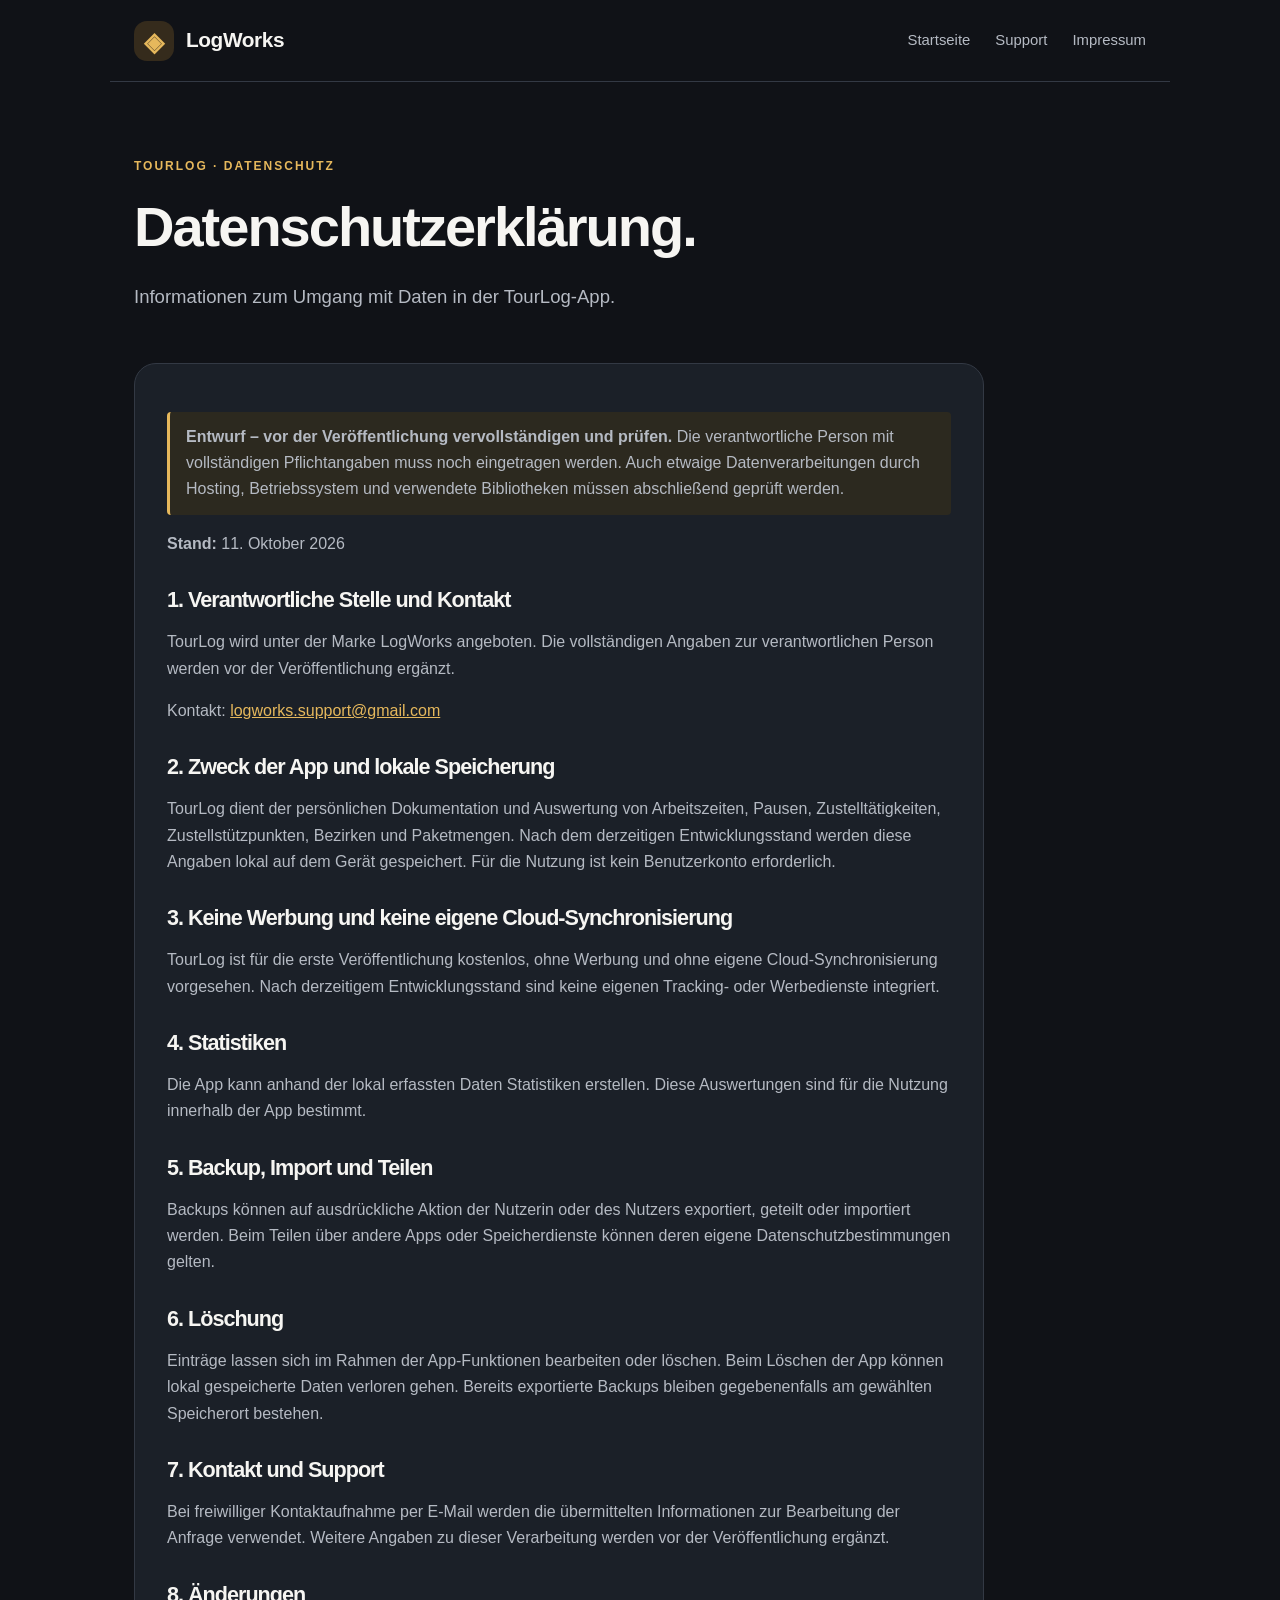
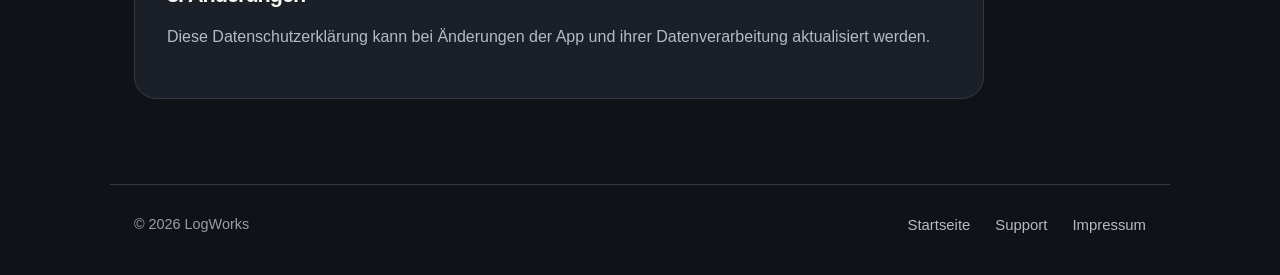
==== datenschutz.html @ 4907dcb5 "Add files via upload" ====
<!doctype html><html lang="de"><head><meta charset="utf-8"><meta name="viewport" content="width=device-width,initial-scale=1"><meta name="theme-color" content="#101217"><title>Datenschutz – TourLog | LogWorks</title><link rel="stylesheet" href="style.css"></head><body><header class="nav wrap"><a class="brand" href="index.html"><span class="logo">◈</span> LogWorks</a><nav><a href="index.html">Startseite</a><a href="support.html">Support</a><a href="impressum.html">Impressum</a></nav></header><main><section class="wrap pagehead"><p class="eyebrow">TOURLOG · DATENSCHUTZ</p><h1>Datenschutzerklärung.</h1><p class="lead">Informationen zum Umgang mit Daten in der TourLog-App.</p></section><section class="wrap"><div class="content-card"><p class="notice"><strong>Entwurf – vor der Veröffentlichung vervollständigen und prüfen.</strong> Die verantwortliche Person mit vollständigen Pflichtangaben muss noch eingetragen werden. Auch etwaige Datenverarbeitungen durch Hosting, Betriebssystem und verwendete Bibliotheken müssen abschließend geprüft werden.</p><p><strong>Stand:</strong> 11. Oktober 2026</p><h2>1. Verantwortliche Stelle und Kontakt</h2><p>TourLog wird unter der Marke LogWorks angeboten. Die vollständigen Angaben zur verantwortlichen Person werden vor der Veröffentlichung ergänzt.</p><p>Kontakt: <a href="mailto:logworks.support@gmail.com">logworks.support@gmail.com</a></p><h2>2. Zweck der App und lokale Speicherung</h2><p>TourLog dient der persönlichen Dokumentation und Auswertung von Arbeitszeiten, Pausen, Zustelltätigkeiten, Zustellstützpunkten, Bezirken und Paketmengen. Nach dem derzeitigen Entwicklungsstand werden diese Angaben lokal auf dem Gerät gespeichert. Für die Nutzung ist kein Benutzerkonto erforderlich.</p><h2>3. Keine Werbung und keine eigene Cloud-Synchronisierung</h2><p>TourLog ist für die erste Veröffentlichung kostenlos, ohne Werbung und ohne eigene Cloud-Synchronisierung vorgesehen. Nach derzeitigem Entwicklungsstand sind keine eigenen Tracking- oder Werbedienste integriert.</p><h2>4. Statistiken</h2><p>Die App kann anhand der lokal erfassten Daten Statistiken erstellen. Diese Auswertungen sind für die Nutzung innerhalb der App bestimmt.</p><h2>5. Backup, Import und Teilen</h2><p>Backups können auf ausdrückliche Aktion der Nutzerin oder des Nutzers exportiert, geteilt oder importiert werden. Beim Teilen über andere Apps oder Speicherdienste können deren eigene Datenschutzbestimmungen gelten.</p><h2>6. Löschung</h2><p>Einträge lassen sich im Rahmen der App-Funktionen bearbeiten oder löschen. Beim Löschen der App können lokal gespeicherte Daten verloren gehen. Bereits exportierte Backups bleiben gegebenenfalls am gewählten Speicherort bestehen.</p><h2>7. Kontakt und Support</h2><p>Bei freiwilliger Kontaktaufnahme per E-Mail werden die übermittelten Informationen zur Bearbeitung der Anfrage verwendet. Weitere Angaben zu dieser Verarbeitung werden vor der Veröffentlichung ergänzt.</p><h2>8. Änderungen</h2><p>Diese Datenschutzerklärung kann bei Änderungen der App und ihrer Datenverarbeitung aktualisiert werden.</p></div></section></main><footer class="wrap footer"><span>© 2026 LogWorks</span><div><a href="index.html">Startseite</a><a href="support.html">Support</a><a href="impressum.html">Impressum</a></div></footer></body></html>
---- style.css ----
:root{color-scheme:dark;--bg:#101217;--card:#1b2028;--text:#f6f5f2;--muted:#b5bac3;--gold:#e6b85c;--border:#333944}*{box-sizing:border-box}html{scroll-behavior:smooth}body{margin:0;background:var(--bg);color:var(--text);font-family:-apple-system,BlinkMacSystemFont,"Segoe UI",sans-serif;line-height:1.65}a{color:inherit;text-decoration:none}a:focus-visible{outline:2px solid var(--gold);outline-offset:4px}.wrap{max-width:1060px;margin:auto;padding-left:24px;padding-right:24px}.nav{display:flex;align-items:center;justify-content:space-between;min-height:82px;gap:20px;border-bottom:1px solid var(--border)}.brand{font-weight:800;font-size:1.3rem;letter-spacing:-.4px;display:flex;align-items:center;gap:12px}.logo{background:#352b1c;color:var(--gold);border-radius:13px;width:40px;height:40px;display:grid;place-items:center;font-size:1.6rem}.nav nav,.footer div{display:flex;gap:25px;flex-wrap:wrap}.nav nav a,.footer a{color:var(--muted);font-size:.93rem}.nav nav a:hover,.footer a:hover,.textlink:hover{color:var(--gold)}.hero{padding-top:115px;padding-bottom:115px}.eyebrow{color:var(--gold);font-size:.75rem;font-weight:800;letter-spacing:2px;margin:0 0 18px}h1{font-size:clamp(2.7rem,6vw,5.2rem);line-height:1.13;letter-spacing:-2px;margin:0 0 24px}h1 em{color:var(--gold);font-style:normal}h2{font-size:clamp(1.8rem,4vw,2.6rem);line-height:1.2;letter-spacing:-1px;margin:0 0 24px}h3{font-size:2rem;margin:10px 0}.lead{font-size:1.16rem;max-width:660px;color:var(--muted);margin:0 0 30px}.button{background:var(--gold);color:#17130a;display:inline-flex;align-items:center;gap:18px;padding:13px 21px;border-radius:12px;font-weight:800}.button:hover{background:#f4c878}.section{padding-top:35px;padding-bottom:75px}.app-card,.contact-card,.content-card{background:var(--card);border:1px solid var(--border);border-radius:22px;padding:32px}.app-card{display:flex;gap:28px}.app-icon{flex:0 0 90px;width:90px;height:90px;border-radius:23px;background:#392f1f;color:var(--gold);display:grid;place-items:center;font-size:3.5rem}.tag{font-size:.72rem;color:var(--gold);font-weight:800;letter-spacing:1.5px}.app-card p,.contact-card p,.content-card p,.content-card li{color:var(--muted)}.chips{display:flex;gap:8px;flex-wrap:wrap;margin:22px 0}.chips span{border:1px solid #5b4b31;border-radius:30px;color:#e2c993;padding:5px 12px;font-size:.83rem}.textlink{color:var(--gold);font-weight:700}.smallnote{color:#969ba5;font-size:.83rem;margin-top:18px}.contact-card{display:flex;justify-content:space-between;align-items:center;gap:30px}.contact-card h2{margin-bottom:10px}.contact-card p:last-child{margin-bottom:0}.footer{border-top:1px solid var(--border);padding-top:28px;padding-bottom:38px;display:flex;justify-content:space-between;gap:20px;color:#999faa;font-size:.9rem}.pagehead{padding-top:75px;padding-bottom:20px}.pagehead h1{font-size:clamp(2.3rem,5vw,3.5rem)}.content-card{max-width:850px;margin-bottom:85px}.content-card h2{font-size:1.35rem;margin-top:30px;margin-bottom:10px}.content-card h2:first-child{margin-top:0}.content-card a{color:var(--gold);text-decoration:underline}.notice{border-left:3px solid var(--gold);padding:12px 16px;background:#2c291f;border-radius:4px;color:#eee0c4}.content-card ul{padding-left:20px}@media(max-width:650px){.nav{align-items:flex-start;padding-top:16px;padding-bottom:16px;flex-direction:column;gap:12px}.nav nav{gap:16px}.hero{padding-top:70px;padding-bottom:65px}.app-card,.contact-card{flex-direction:column;align-items:flex-start}.app-icon{width:70px;height:70px;flex-basis:70px;font-size:2.5rem}.footer{flex-direction:column}.app-card,.contact-card,.content-card{padding:23px}h1{letter-spacing:-1px}}
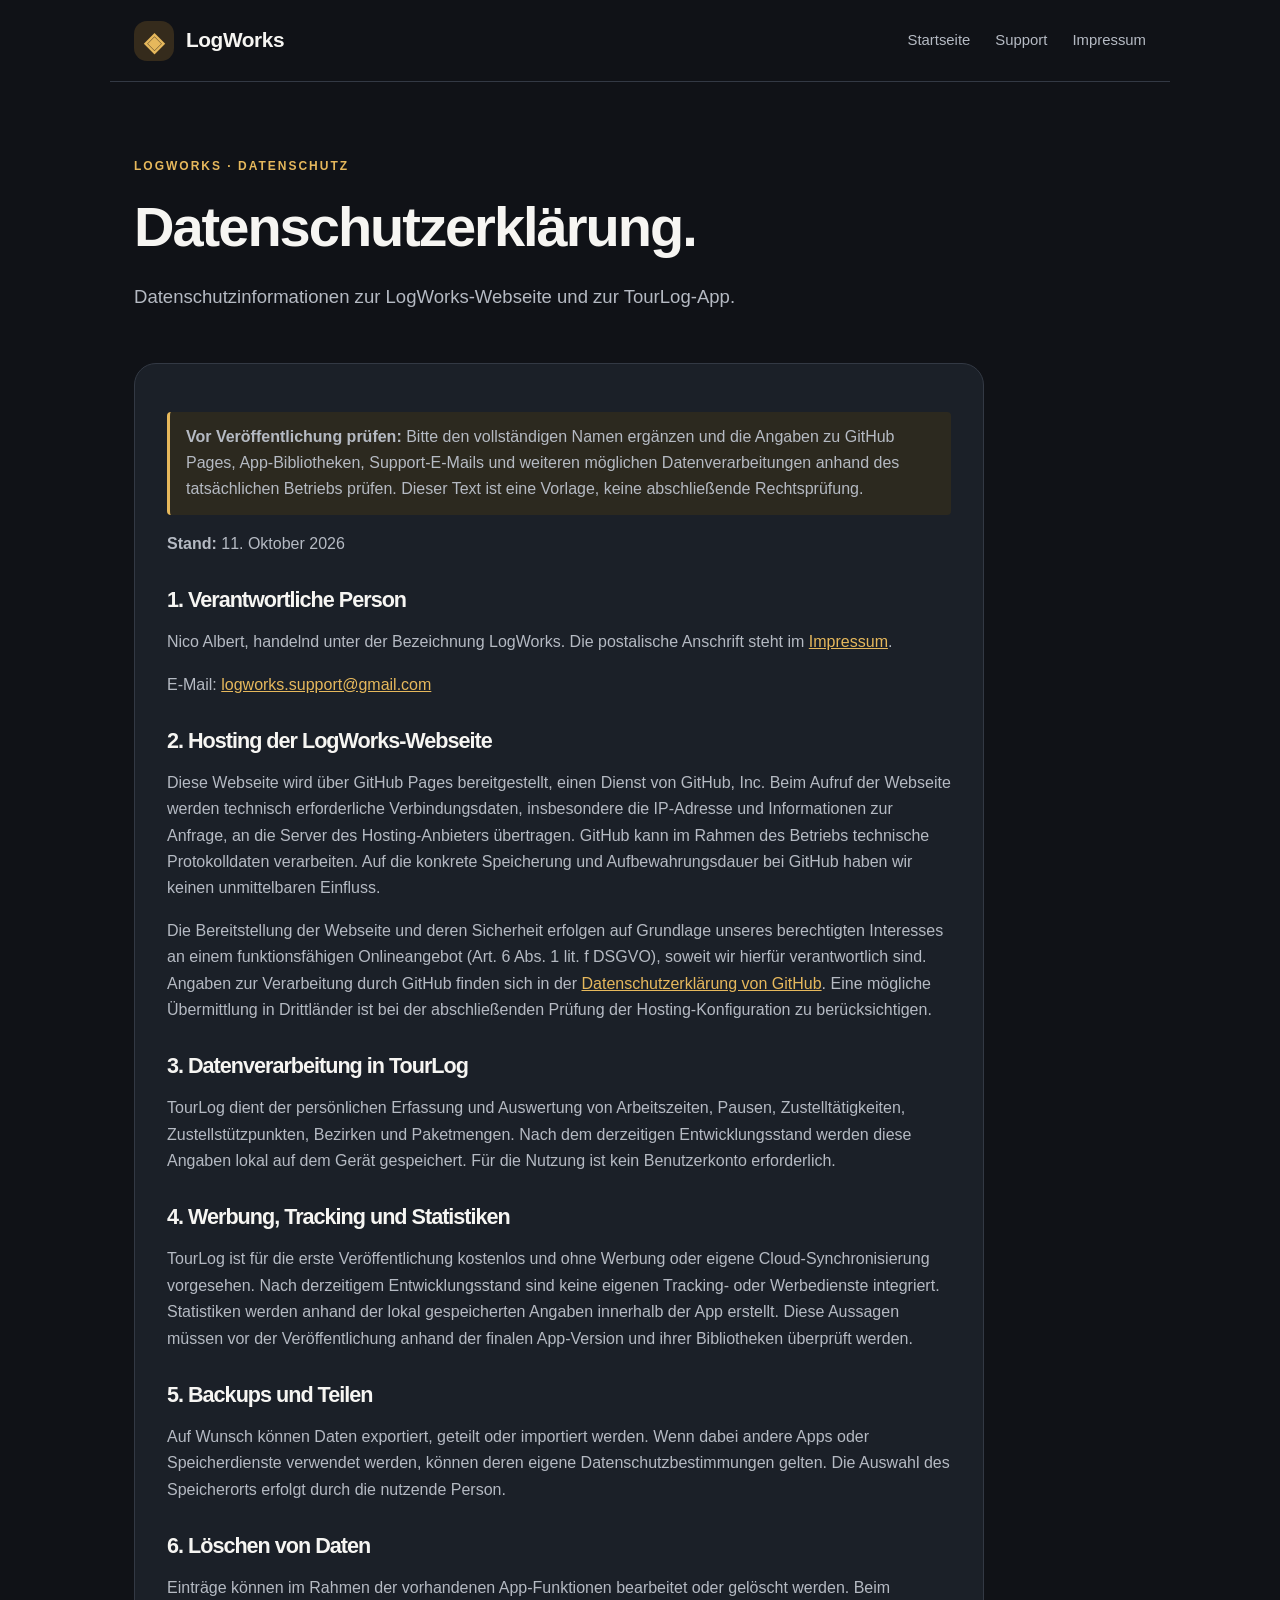
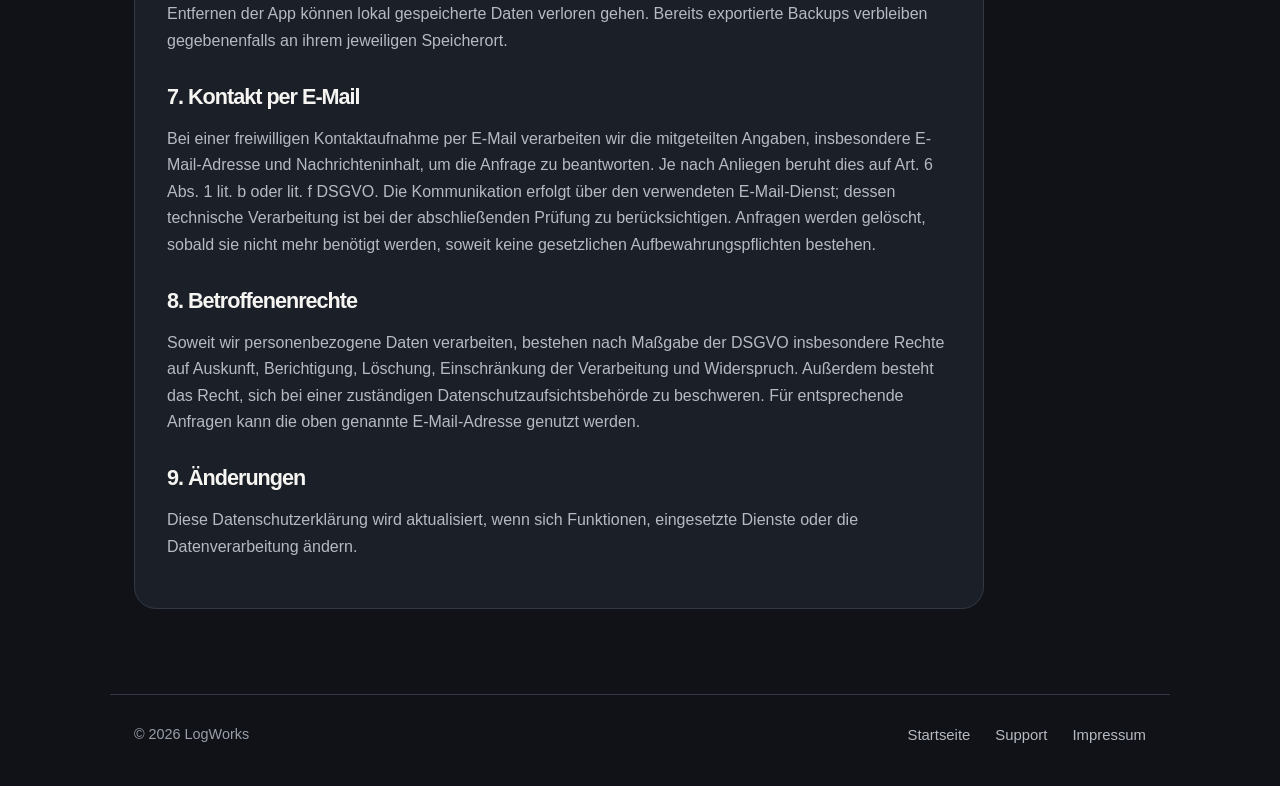
==== commit 9f61de73: "Revise Datenschutzerklärung for TourLog app Updated the privacy policy for the TourLog app, includin" ====
--- a/datenschutz.html
+++ b/datenschutz.html
@@ -1 +1,51 @@
-<!doctype html><html lang="de"><head><meta charset="utf-8"><meta name="viewport" content="width=device-width,initial-scale=1"><meta name="theme-color" content="#101217"><title>Datenschutz – TourLog | LogWorks</title><link rel="stylesheet" href="style.css"></head><body><header class="nav wrap"><a class="brand" href="index.html"><span class="logo">◈</span> LogWorks</a><nav><a href="index.html">Startseite</a><a href="support.html">Support</a><a href="impressum.html">Impressum</a></nav></header><main><section class="wrap pagehead"><p class="eyebrow">TOURLOG · DATENSCHUTZ</p><h1>Datenschutzerklärung.</h1><p class="lead">Informationen zum Umgang mit Daten in der TourLog-App.</p></section><section class="wrap"><div class="content-card"><p class="notice"><strong>Entwurf – vor der Veröffentlichung vervollständigen und prüfen.</strong> Die verantwortliche Person mit vollständigen Pflichtangaben muss noch eingetragen werden. Auch etwaige Datenverarbeitungen durch Hosting, Betriebssystem und verwendete Bibliotheken müssen abschließend geprüft werden.</p><p><strong>Stand:</strong> 11. Oktober 2026</p><h2>1. Verantwortliche Stelle und Kontakt</h2><p>TourLog wird unter der Marke LogWorks angeboten. Die vollständigen Angaben zur verantwortlichen Person werden vor der Veröffentlichung ergänzt.</p><p>Kontakt: <a href="mailto:logworks.support@gmail.com">logworks.support@gmail.com</a></p><h2>2. Zweck der App und lokale Speicherung</h2><p>TourLog dient der persönlichen Dokumentation und Auswertung von Arbeitszeiten, Pausen, Zustelltätigkeiten, Zustellstützpunkten, Bezirken und Paketmengen. Nach dem derzeitigen Entwicklungsstand werden diese Angaben lokal auf dem Gerät gespeichert. Für die Nutzung ist kein Benutzerkonto erforderlich.</p><h2>3. Keine Werbung und keine eigene Cloud-Synchronisierung</h2><p>TourLog ist für die erste Veröffentlichung kostenlos, ohne Werbung und ohne eigene Cloud-Synchronisierung vorgesehen. Nach derzeitigem Entwicklungsstand sind keine eigenen Tracking- oder Werbedienste integriert.</p><h2>4. Statistiken</h2><p>Die App kann anhand der lokal erfassten Daten Statistiken erstellen. Diese Auswertungen sind für die Nutzung innerhalb der App bestimmt.</p><h2>5. Backup, Import und Teilen</h2><p>Backups können auf ausdrückliche Aktion der Nutzerin oder des Nutzers exportiert, geteilt oder importiert werden. Beim Teilen über andere Apps oder Speicherdienste können deren eigene Datenschutzbestimmungen gelten.</p><h2>6. Löschung</h2><p>Einträge lassen sich im Rahmen der App-Funktionen bearbeiten oder löschen. Beim Löschen der App können lokal gespeicherte Daten verloren gehen. Bereits exportierte Backups bleiben gegebenenfalls am gewählten Speicherort bestehen.</p><h2>7. Kontakt und Support</h2><p>Bei freiwilliger Kontaktaufnahme per E-Mail werden die übermittelten Informationen zur Bearbeitung der Anfrage verwendet. Weitere Angaben zu dieser Verarbeitung werden vor der Veröffentlichung ergänzt.</p><h2>8. Änderungen</h2><p>Diese Datenschutzerklärung kann bei Änderungen der App und ihrer Datenverarbeitung aktualisiert werden.</p></div></section></main><footer class="wrap footer"><span>© 2026 LogWorks</span><div><a href="index.html">Startseite</a><a href="support.html">Support</a><a href="impressum.html">Impressum</a></div></footer></body></html>
+<!doctype html>
+<html lang="de">
+<head>
+  <meta charset="utf-8">
+  <meta name="viewport" content="width=device-width, initial-scale=1">
+  <meta name="theme-color" content="#101217">
+  <title>Datenschutz – TourLog | LogWorks</title>
+  <link rel="stylesheet" href="style.css">
+</head>
+<body>
+<header class="nav wrap">
+  <a class="brand" href="index.html"><span class="logo">◈</span> LogWorks</a>
+  <nav><a href="index.html">Startseite</a><a href="support.html">Support</a><a href="impressum.html">Impressum</a></nav>
+</header>
+<main>
+  <section class="wrap pagehead">
+    <p class="eyebrow">LOGWORKS · DATENSCHUTZ</p>
+    <h1>Datenschutzerklärung.</h1>
+    <p class="lead">Datenschutzinformationen zur LogWorks-Webseite und zur TourLog-App.</p>
+  </section>
+  <section class="wrap">
+    <div class="content-card">
+      <p class="notice"><strong>Vor Veröffentlichung prüfen:</strong> Bitte den vollständigen Namen ergänzen und die Angaben zu GitHub Pages, App-Bibliotheken, Support-E-Mails und weiteren möglichen Datenverarbeitungen anhand des tatsächlichen Betriebs prüfen. Dieser Text ist eine Vorlage, keine abschließende Rechtsprüfung.</p>
+      <p><strong>Stand:</strong> 11. Oktober 2026</p>
+      <h2>1. Verantwortliche Person</h2>
+      <p>Nico Albert, handelnd unter der Bezeichnung LogWorks. Die postalische Anschrift steht im <a href="impressum.html">Impressum</a>.</p>
+      <p>E-Mail: <a href="mailto:logworks.support@gmail.com">logworks.support@gmail.com</a></p>
+      <h2>2. Hosting der LogWorks-Webseite</h2>
+      <p>Diese Webseite wird über GitHub Pages bereitgestellt, einen Dienst von GitHub, Inc. Beim Aufruf der Webseite werden technisch erforderliche Verbindungsdaten, insbesondere die IP-Adresse und Informationen zur Anfrage, an die Server des Hosting-Anbieters übertragen. GitHub kann im Rahmen des Betriebs technische Protokolldaten verarbeiten. Auf die konkrete Speicherung und Aufbewahrungsdauer bei GitHub haben wir keinen unmittelbaren Einfluss.</p>
+      <p>Die Bereitstellung der Webseite und deren Sicherheit erfolgen auf Grundlage unseres berechtigten Interesses an einem funktionsfähigen Onlineangebot (Art. 6 Abs. 1 lit. f DSGVO), soweit wir hierfür verantwortlich sind. Angaben zur Verarbeitung durch GitHub finden sich in der <a href="https://docs.github.com/de/site-policy/privacy-policies/github-general-privacy-statement" rel="noopener noreferrer">Datenschutzerklärung von GitHub</a>. Eine mögliche Übermittlung in Drittländer ist bei der abschließenden Prüfung der Hosting-Konfiguration zu berücksichtigen.</p>
+      <h2>3. Datenverarbeitung in TourLog</h2>
+      <p>TourLog dient der persönlichen Erfassung und Auswertung von Arbeitszeiten, Pausen, Zustelltätigkeiten, Zustellstützpunkten, Bezirken und Paketmengen. Nach dem derzeitigen Entwicklungsstand werden diese Angaben lokal auf dem Gerät gespeichert. Für die Nutzung ist kein Benutzerkonto erforderlich.</p>
+      <h2>4. Werbung, Tracking und Statistiken</h2>
+      <p>TourLog ist für die erste Veröffentlichung kostenlos und ohne Werbung oder eigene Cloud-Synchronisierung vorgesehen. Nach derzeitigem Entwicklungsstand sind keine eigenen Tracking- oder Werbedienste integriert. Statistiken werden anhand der lokal gespeicherten Angaben innerhalb der App erstellt. Diese Aussagen müssen vor der Veröffentlichung anhand der finalen App-Version und ihrer Bibliotheken überprüft werden.</p>
+      <h2>5. Backups und Teilen</h2>
+      <p>Auf Wunsch können Daten exportiert, geteilt oder importiert werden. Wenn dabei andere Apps oder Speicherdienste verwendet werden, können deren eigene Datenschutzbestimmungen gelten. Die Auswahl des Speicherorts erfolgt durch die nutzende Person.</p>
+      <h2>6. Löschen von Daten</h2>
+      <p>Einträge können im Rahmen der vorhandenen App-Funktionen bearbeitet oder gelöscht werden. Beim Entfernen der App können lokal gespeicherte Daten verloren gehen. Bereits exportierte Backups verbleiben gegebenenfalls an ihrem jeweiligen Speicherort.</p>
+      <h2>7. Kontakt per E-Mail</h2>
+      <p>Bei einer freiwilligen Kontaktaufnahme per E-Mail verarbeiten wir die mitgeteilten Angaben, insbesondere E-Mail-Adresse und Nachrichteninhalt, um die Anfrage zu beantworten. Je nach Anliegen beruht dies auf Art. 6 Abs. 1 lit. b oder lit. f DSGVO. Die Kommunikation erfolgt über den verwendeten E-Mail-Dienst; dessen technische Verarbeitung ist bei der abschließenden Prüfung zu berücksichtigen. Anfragen werden gelöscht, sobald sie nicht mehr benötigt werden, soweit keine gesetzlichen Aufbewahrungspflichten bestehen.</p>
+      <h2>8. Betroffenenrechte</h2>
+      <p>Soweit wir personenbezogene Daten verarbeiten, bestehen nach Maßgabe der DSGVO insbesondere Rechte auf Auskunft, Berichtigung, Löschung, Einschränkung der Verarbeitung und Widerspruch. Außerdem besteht das Recht, sich bei einer zuständigen Datenschutzaufsichtsbehörde zu beschweren. Für entsprechende Anfragen kann die oben genannte E-Mail-Adresse genutzt werden.</p>
+      <h2>9. Änderungen</h2>
+      <p>Diese Datenschutzerklärung wird aktualisiert, wenn sich Funktionen, eingesetzte Dienste oder die Datenverarbeitung ändern.</p>
+    </div>
+  </section>
+</main>
+<footer class="wrap footer"><span>© 2026 LogWorks</span><div><a href="index.html">Startseite</a><a href="support.html">Support</a><a href="impressum.html">Impressum</a></div></footer>
+</body>
+</html>
+
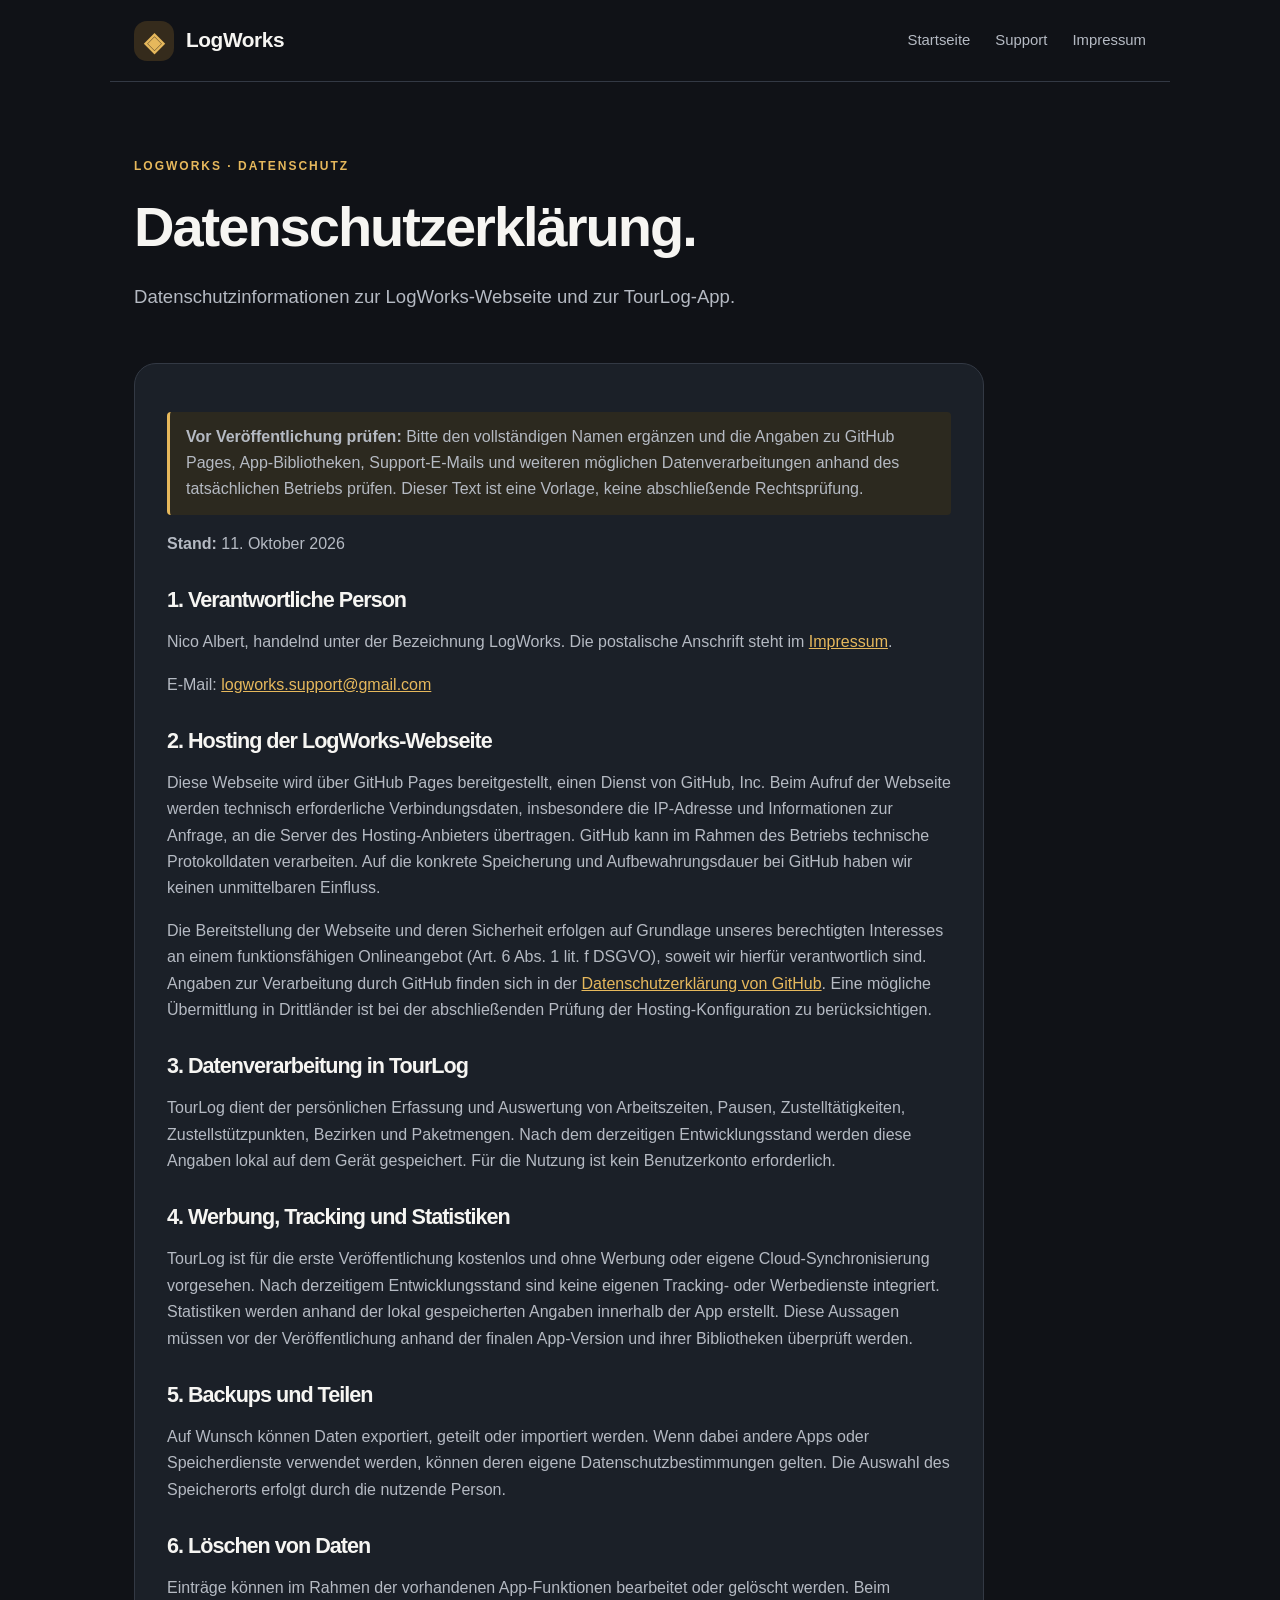
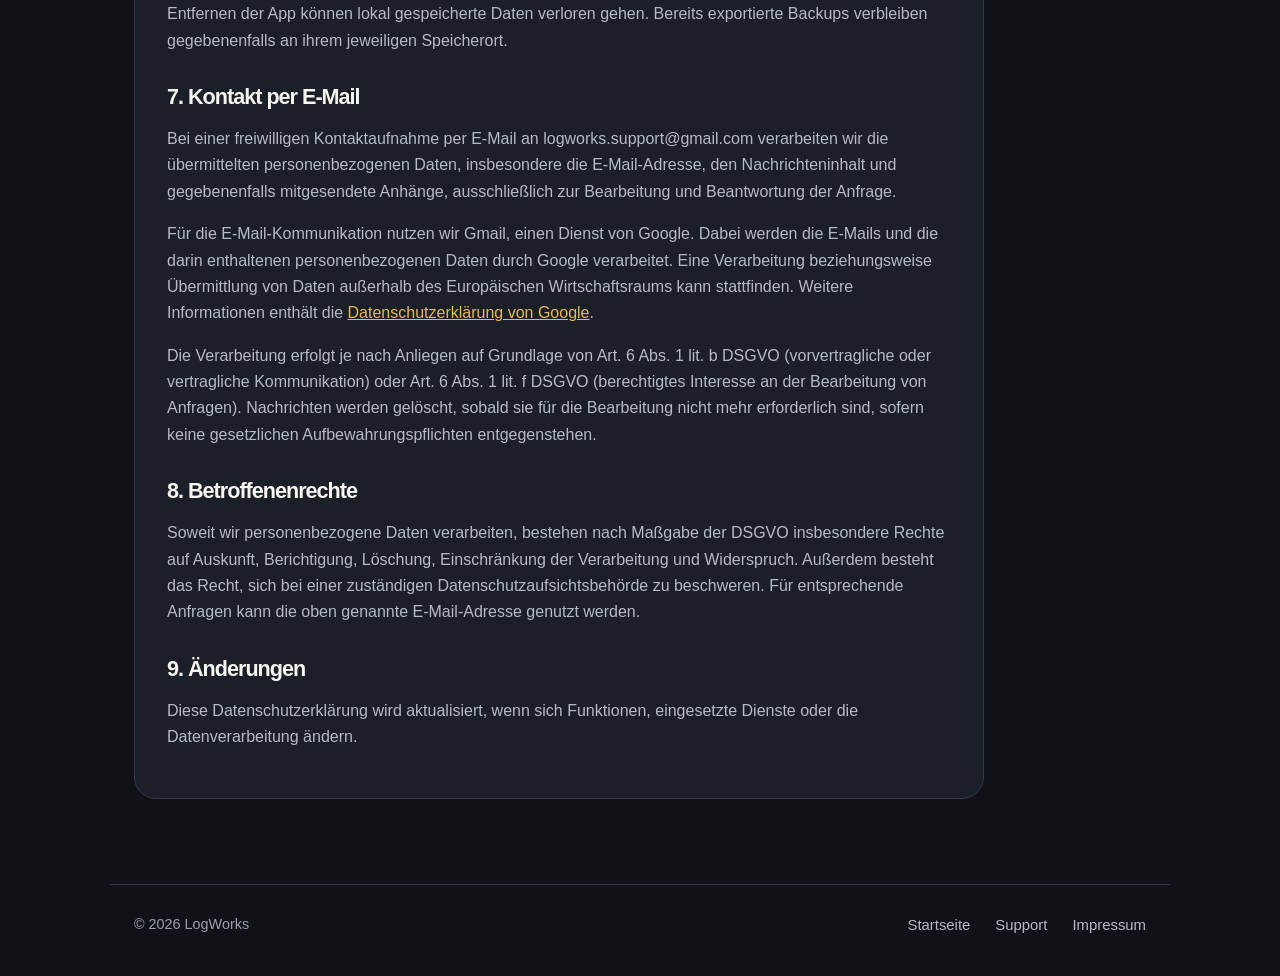
==== commit 2894840e: "Update email contact information and processing details" ====
--- a/datenschutz.html
+++ b/datenschutz.html
@@ -37,7 +37,9 @@
       <h2>6. Löschen von Daten</h2>
       <p>Einträge können im Rahmen der vorhandenen App-Funktionen bearbeitet oder gelöscht werden. Beim Entfernen der App können lokal gespeicherte Daten verloren gehen. Bereits exportierte Backups verbleiben gegebenenfalls an ihrem jeweiligen Speicherort.</p>
       <h2>7. Kontakt per E-Mail</h2>
-      <p>Bei einer freiwilligen Kontaktaufnahme per E-Mail verarbeiten wir die mitgeteilten Angaben, insbesondere E-Mail-Adresse und Nachrichteninhalt, um die Anfrage zu beantworten. Je nach Anliegen beruht dies auf Art. 6 Abs. 1 lit. b oder lit. f DSGVO. Die Kommunikation erfolgt über den verwendeten E-Mail-Dienst; dessen technische Verarbeitung ist bei der abschließenden Prüfung zu berücksichtigen. Anfragen werden gelöscht, sobald sie nicht mehr benötigt werden, soweit keine gesetzlichen Aufbewahrungspflichten bestehen.</p>
+      <p>Bei einer freiwilligen Kontaktaufnahme per E-Mail an logworks.support@gmail.com verarbeiten wir die übermittelten personenbezogenen Daten, insbesondere die E-Mail-Adresse, den Nachrichteninhalt und gegebenenfalls mitgesendete Anhänge, ausschließlich zur Bearbeitung und Beantwortung der Anfrage.</p>
+      <p>Für die E-Mail-Kommunikation nutzen wir Gmail, einen Dienst von Google. Dabei werden die E-Mails und die darin enthaltenen personenbezogenen Daten durch Google verarbeitet. Eine Verarbeitung beziehungsweise Übermittlung von Daten außerhalb des Europäischen Wirtschaftsraums kann stattfinden. Weitere Informationen enthält die <a href="https://policies.google.com/privacy?hl=de" target="_blank" rel="noopener noreferrer">Datenschutzerklärung von Google</a>.</p>
+      <p>Die Verarbeitung erfolgt je nach Anliegen auf Grundlage von Art. 6 Abs. 1 lit. b DSGVO (vorvertragliche oder vertragliche Kommunikation) oder Art. 6 Abs. 1 lit. f DSGVO (berechtigtes Interesse an der Bearbeitung von Anfragen). Nachrichten werden gelöscht, sobald sie für die Bearbeitung nicht mehr erforderlich sind, sofern keine gesetzlichen Aufbewahrungspflichten entgegenstehen.</p>
       <h2>8. Betroffenenrechte</h2>
       <p>Soweit wir personenbezogene Daten verarbeiten, bestehen nach Maßgabe der DSGVO insbesondere Rechte auf Auskunft, Berichtigung, Löschung, Einschränkung der Verarbeitung und Widerspruch. Außerdem besteht das Recht, sich bei einer zuständigen Datenschutzaufsichtsbehörde zu beschweren. Für entsprechende Anfragen kann die oben genannte E-Mail-Adresse genutzt werden.</p>
       <h2>9. Änderungen</h2>
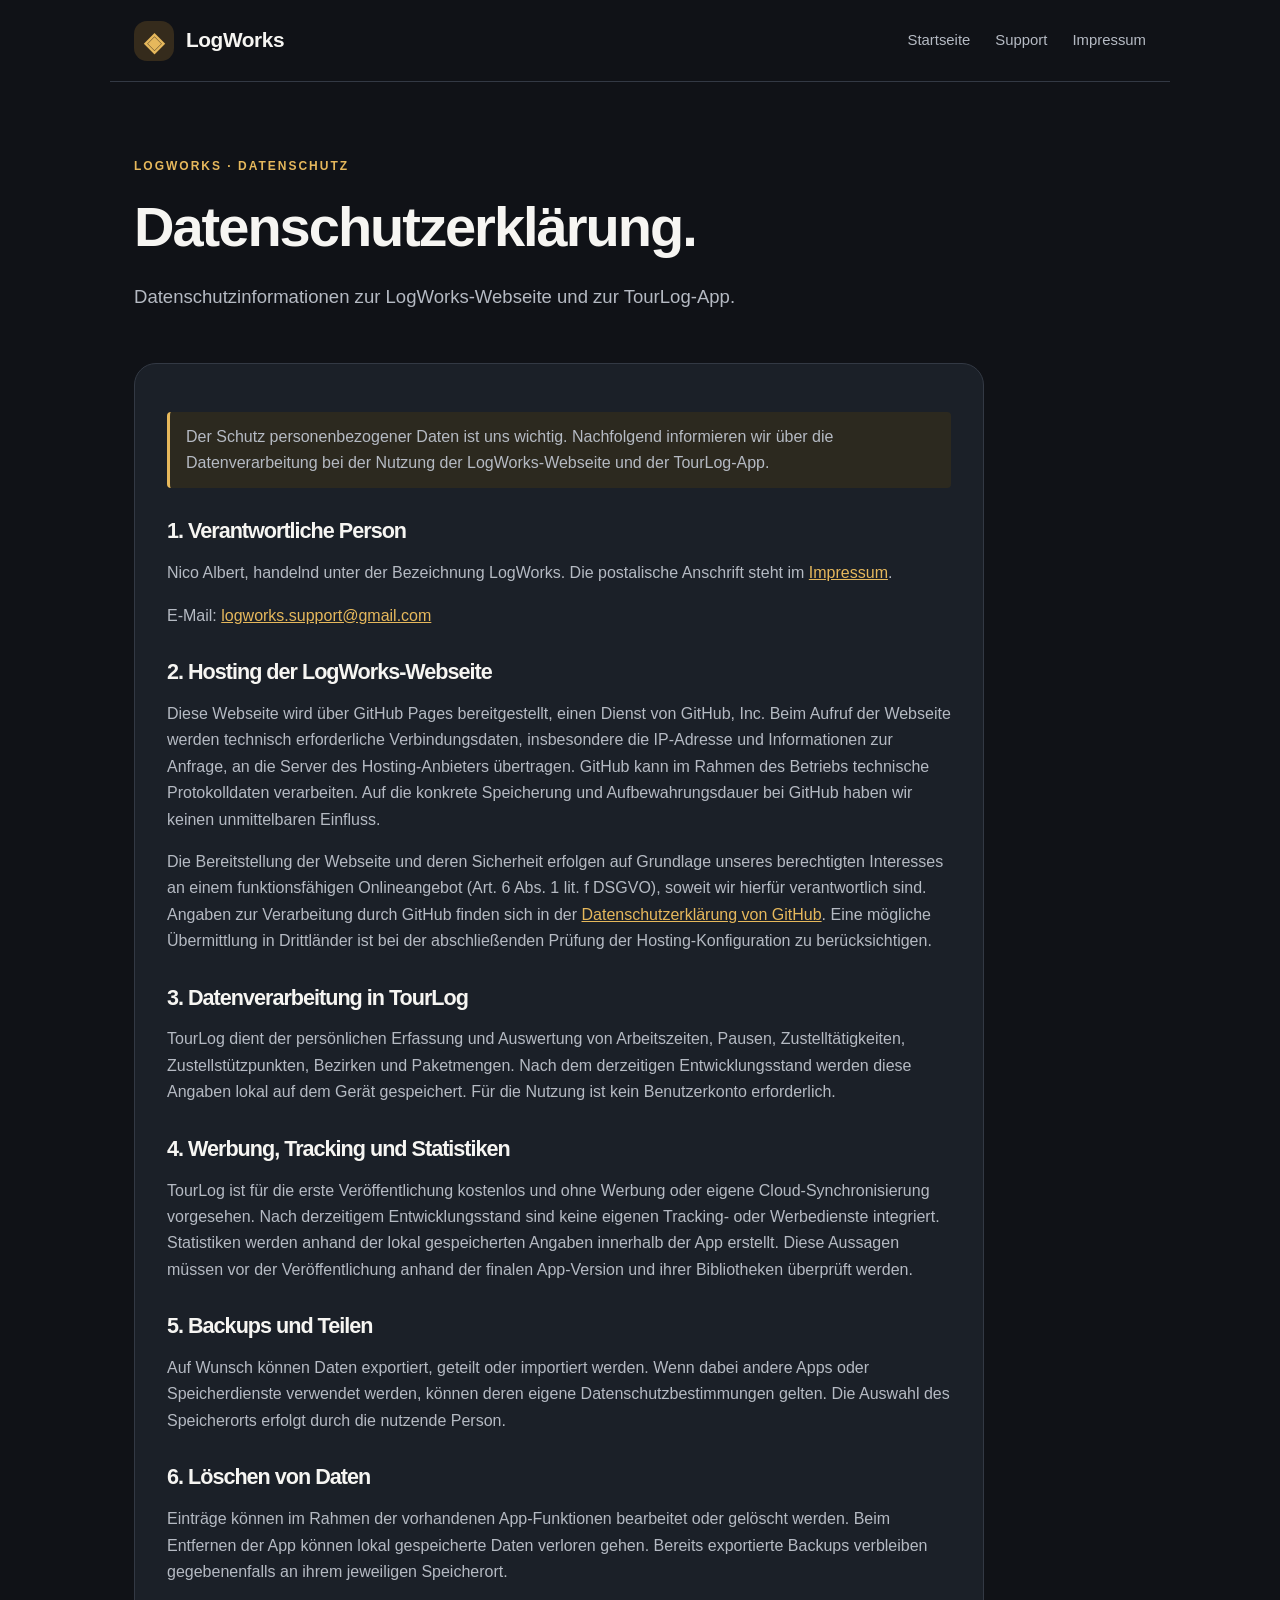
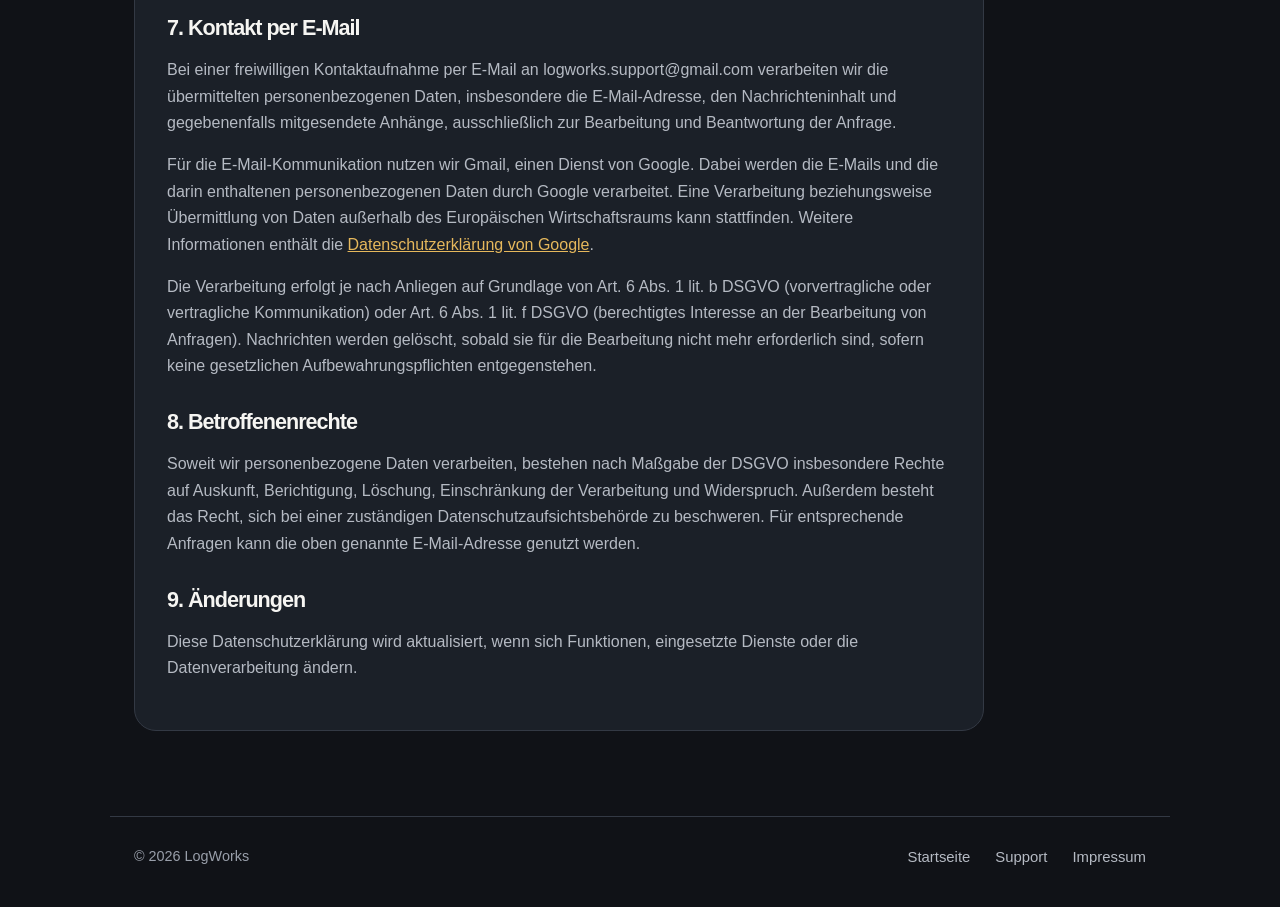
==== commit ccc351dc: "Revise privacy information in datenschutz.html Updated privacy notice text to emphasize data protect" ====
--- a/datenschutz.html
+++ b/datenschutz.html
@@ -20,8 +20,7 @@
   </section>
   <section class="wrap">
     <div class="content-card">
-      <p class="notice"><strong>Vor Veröffentlichung prüfen:</strong> Bitte den vollständigen Namen ergänzen und die Angaben zu GitHub Pages, App-Bibliotheken, Support-E-Mails und weiteren möglichen Datenverarbeitungen anhand des tatsächlichen Betriebs prüfen. Dieser Text ist eine Vorlage, keine abschließende Rechtsprüfung.</p>
-      <p><strong>Stand:</strong> 11. Oktober 2026</p>
+      <p class="notice">Der Schutz personenbezogener Daten ist uns wichtig. Nachfolgend informieren wir über die Datenverarbeitung bei der Nutzung der LogWorks-Webseite und der TourLog-App.</p>      
       <h2>1. Verantwortliche Person</h2>
       <p>Nico Albert, handelnd unter der Bezeichnung LogWorks. Die postalische Anschrift steht im <a href="impressum.html">Impressum</a>.</p>
       <p>E-Mail: <a href="mailto:logworks.support@gmail.com">logworks.support@gmail.com</a></p>
